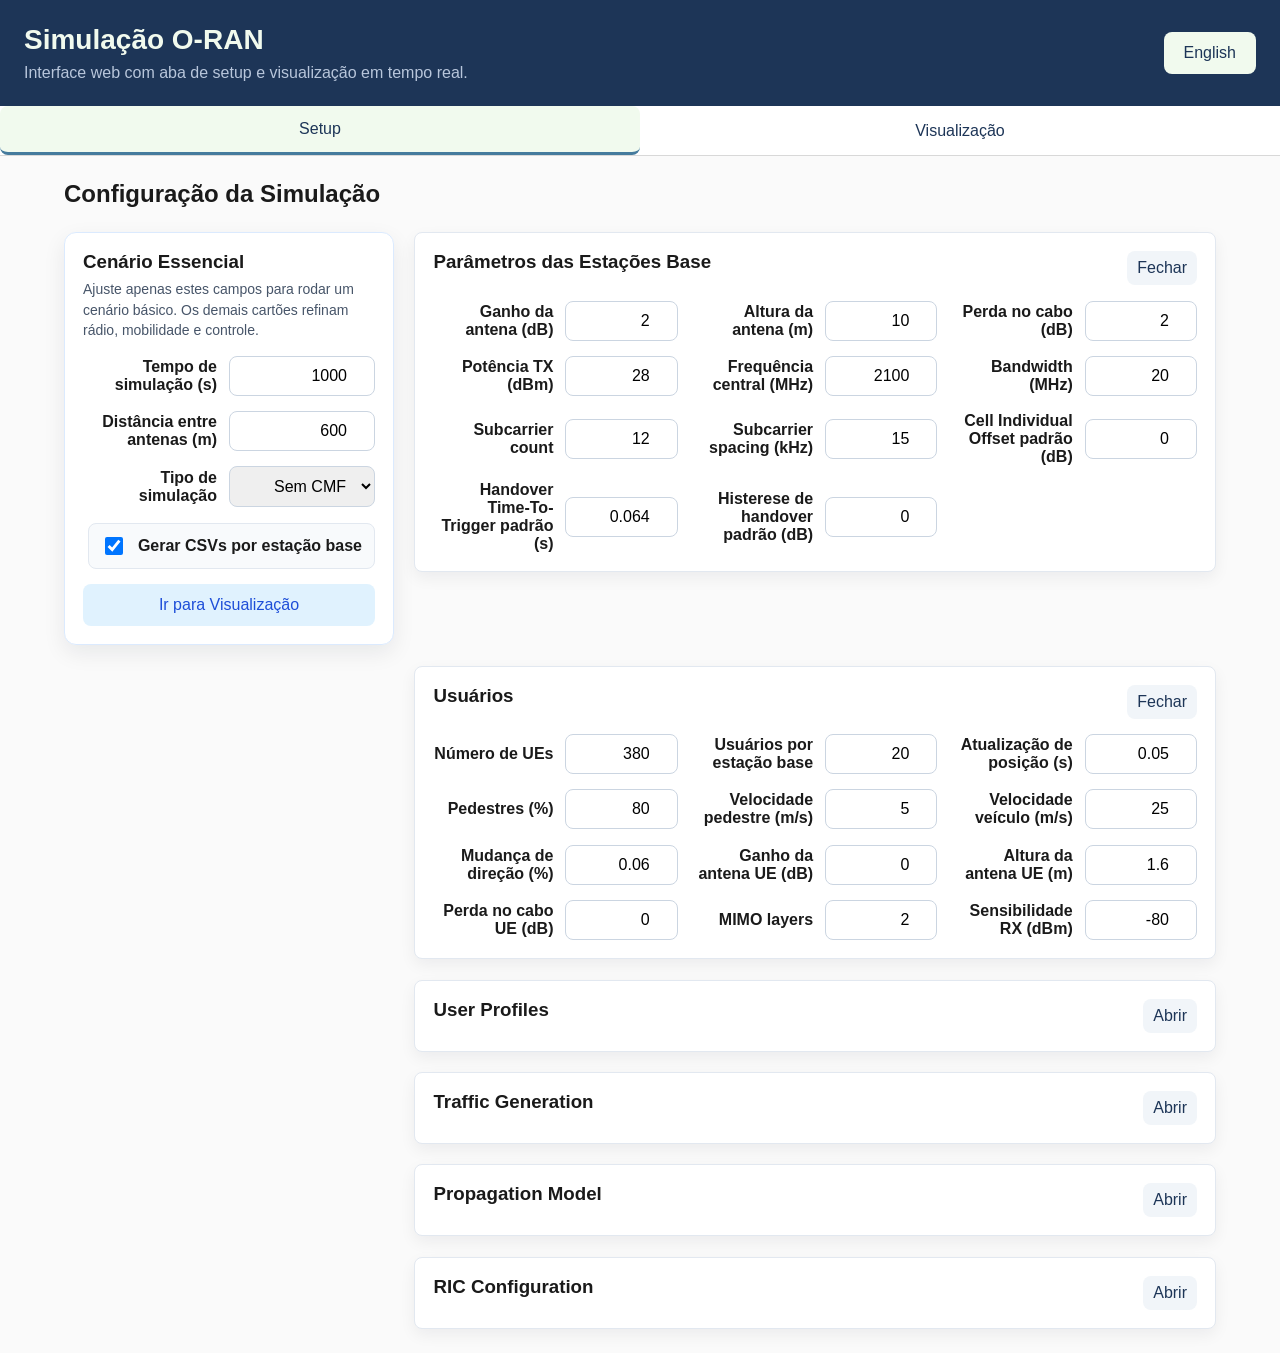
==== web/index.html @ 2325ef57 "funcionando ate aui" ====
<!DOCTYPE html>
<html lang="pt-BR">
<head>
    <meta charset="UTF-8" />
    <meta name="viewport" content="width=device-width, initial-scale=1.0" />
    <title>Simulação O-RAN - Interface Web</title>
    <link rel="stylesheet" href="style.css" />
</head>
<body>
    <header>
        <div>
            <h1>Simulação O-RAN</h1>
            <p>Interface web com aba de setup e visualização em tempo real.</p>
        </div>
        <button type="button" id="language-toggle" class="language-toggle">English</button>
    </header>

    <nav class="tabs">
        <button id="tab-setup" class="tab-button active">Setup</button>
        <button id="tab-visual" class="tab-button">Visualização</button>
    </nav>

    <main>
        <section id="setup-panel" class="tab-panel active">
            <h2>Configuração da Simulação</h2>
            <form id="setup-form">
                <div class="setup-form-header">
                    <h3>Cenário Essencial</h3>
                    <p>Ajuste apenas estes campos para rodar um cenário básico. Os demais cartões refinam radio, mobilidade e controle.</p>
                </div>
                <label>
                    Tempo de simulação (s)
                    <input type="number" name="sim_time" id="sim_time" min="10" step="10" value="1000" />
                </label>
                <label>
                    Distância entre antenas (m)
                    <input type="number" name="inter_site_distance" id="inter_site_distance" min="50" step="50" value="600" />
                </label>
                <label>
                    Tipo de simulação
                    <select name="cmf_mode" id="cmf_mode">
                        <option value="no_CM">Sem CMF</option>
                        <option value="prio_MRO">Prioridade MRO</option>
                        <option value="prio_MLB">Prioridade MLB</option>
                    </select>
                </label>
                <label class="checkbox-label" title="Quando habilitado, a simulação gera um arquivo CSV por estação base em simulation_results/<tipo_de_simulacao>.">
                    <input type="checkbox" id="export_bs_results" name="export_bs_results" checked />
                    <span>Gerar CSVs por estação base</span>
                </label>
                <button type="button" id="setup-visual-shortcut" class="secondary-button">Ir para Visualização</button>
            </form>
            <div class="parameter-card">
                <h3>Parâmetros das Estações Base</h3>
                <div class="parameter-list">
                    <label title="Ganho aplicado pela antena da estação base ao sinal transmitido. Valores maiores aumentam a potência efetiva irradiada e podem melhorar o RSRP recebido pelos UEs.">
                        Ganho da antena (dB)
                        <input type="number" id="bs_antenna_gain_db" step="0.1" value="2" />
                    </label>
                    <label title="Altura física da antena da estação base em relação ao solo. Afeta o modelo de propagação e a distância de cobertura, especialmente em cenários macro urbanos.">
                        Altura da antena (m)
                        <input type="number" id="bs_height_m" step="0.1" value="10" />
                    </label>
                    <label title="Perda de potência causada por cabos, conectores e elementos RF entre o transmissor e a antena. Esse valor reduz a potência efetiva transmitida.">
                        Perda no cabo (dB)
                        <input type="number" id="bs_cable_loss_db" step="0.1" value="2" />
                    </label>
                    <label title="Potência de transmissão da estação base em dBm. É a potência inicial usada no cálculo de enlace antes dos ganhos e perdas de antena/cabo/propagação.">
                        Potência TX (dBm)
                        <input type="number" id="bs_tx_power_dbm" step="0.1" value="28" />
                    </label>
                    <label title="Frequência central da portadora usada pela rede. Frequências maiores geralmente sofrem maior perda de percurso no modelo de propagação.">
                        Frequência central (MHz)
                        <input type="number" id="center_freq_mhz" step="1" value="2100" />
                    </label>
                    <label title="Largura total de banda disponível para transmissão. Afeta o ruído térmico calculado e a quantidade de recursos de rádio disponíveis.">
                        Bandwidth (MHz)
                        <input type="number" id="bandwidth_mhz" step="1" value="20" />
                    </label>
                    <label title="Número de subportadoras considerado como referência na configuração de rádio. No modelo atual, é mantido como parâmetro de configuração da simulação.">
                        Subcarrier count
                        <input type="number" id="subcarrier_count" step="1" value="12" />
                    </label>
                    <label title="Espaçamento entre subportadoras OFDM. O valor padrão de 15 kHz é típico em configurações LTE/5G numerology 0.">
                        Subcarrier spacing (kHz)
                        <input type="number" id="subcarrier_spacing_khz" step="1" value="15" />
                    </label>
                    <label title="Offset individual da célula usado nas decisões de handover e balanceamento de carga. Valores positivos tornam a célula mais atrativa; valores negativos a tornam menos atrativa.">
                        Cell Individual Offset padrão (dB)
                        <input type="number" id="default_cio_db" step="0.1" value="0" />
                    </label>
                    <label title="Tempo mínimo pelo qual a condição de handover precisa permanecer válida antes da troca de célula ser executada. Valores maiores reduzem handovers rápidos, mas podem atrasar a reação.">
                        Handover Time-To-Trigger padrão (s)
                        <input type="number" id="default_ttt_s" step="0.001" value="0.064" />
                    </label>
                    <label title="Margem adicional exigida para confirmar que uma célula vizinha está melhor que a célula atual. Ajuda a evitar handovers instáveis e eventos de ping-pong.">
                        Histerese de handover padrão (dB)
                        <input type="number" id="default_hysteresis_db" step="0.1" value="0" />
                    </label>
                </div>
            </div>
            <div class="parameter-card">
                <h3>Usuários</h3>
                <div class="parameter-list">
                    <label title="Quantidade total de equipamentos de usuário distribuídos aleatoriamente dentro da área de simulação. O valor padrão é 380.">
                        Número de UEs
                        <input type="number" name="n_users" id="n_users" min="10" step="10" value="380" />
                    </label>
                    <label title="Quantidade nominal de usuários por estação base. Com 19 estações e 20 usuários por BS, o cenário padrão totaliza 380 usuários.">
                        Usuários por estação base
                        <input type="number" id="users_per_bs" min="1" step="1" value="20" />
                    </label>
                    <label title="Passo de atualização da simulação. A cada 0.05 s, posições, conexões e eventos de mobilidade são reavaliados.">
                        Atualização de posição (s)
                        <input type="number" name="dt" id="dt" min="0.01" step="0.01" value="0.05" />
                    </label>
                    <label title="Probabilidade de um usuário ser pedestre. O restante dos usuários é tratado como veículo. Valor padrão: 80%.">
                        Pedestres (%)
                        <input type="number" id="pedestrian_prob_pct" min="0" max="100" step="1" value="80" />
                    </label>
                    <label title="Velocidade constante dos usuários pedestres durante o movimento aleatório dentro da área.">
                        Velocidade pedestre (m/s)
                        <input type="number" id="pedestrian_speed" min="0" step="0.1" value="5" />
                    </label>
                    <label title="Velocidade constante dos usuários em veículos durante o movimento aleatório dentro da área.">
                        Velocidade veículo (m/s)
                        <input type="number" id="vehicle_speed" min="0" step="0.1" value="25" />
                    </label>
                    <label title="Probabilidade de mudar a direção a cada atualização de posição. Se o usuário alcançar a fronteira da área, a direção é alterada com probabilidade de 100%.">
                        Mudança de direção (%)
                        <input type="number" id="direction_change_prob_pct" min="0" max="100" step="0.001" value="0.06" />
                    </label>
                    <label title="Ganho da antena do equipamento de usuário. Afeta a potência recebida no cálculo do enlace.">
                        Ganho da antena UE (dB)
                        <input type="number" id="ue_antenna_gain_db" step="0.1" value="0" />
                    </label>
                    <label title="Altura média do equipamento de usuário em relação ao solo, usada no modelo de propagação.">
                        Altura da antena UE (m)
                        <input type="number" id="ue_height_m" step="0.1" value="1.6" />
                    </label>
                    <label title="Perda de cabo do equipamento de usuário. Em dispositivos móveis, normalmente é considerada desprezível.">
                        Perda no cabo UE (dB)
                        <input type="number" id="ue_cable_loss_db" step="0.1" value="0" />
                    </label>
                    <label title="Número de camadas MIMO representando a configuração 2x2. No modelo atual, esse valor é armazenado como parâmetro do cenário.">
                        MIMO layers
                        <input type="number" id="ue_mimo_layers" min="1" step="1" value="2" />
                    </label>
                    <label title="Sensibilidade mínima de recepção do UE. Sinais abaixo desse limite não são aceitos para conexão ou handover.">
                        Sensibilidade RX (dBm)
                        <input type="number" id="ue_rx_sensitivity_dbm" step="1" value="-80" />
                    </label>
                </div>
            </div>
            <div class="parameter-card">
                <h3>User Profiles</h3>
                <p class="card-description">
                    Cada perfil define o bitrate exigido pelo usuário e a probabilidade de atribuição aleatória desse perfil.
                </p>
                <div class="parameter-list">
                    <label title="Taxa de dados exigida pelos usuários do perfil low bitrate. Esse valor representa o throughput mínimo necessário para satisfazer o serviço do usuário. Cor no gráfico: verde.">
                        Low bitrate (kbps)
                        <input type="number" id="low_bitrate_kbps" min="1" step="1" value="96" />
                    </label>
                    <label title="Probabilidade de um UE receber aleatoriamente o perfil low bitrate ao ser criado. Valor padrão: 60%.">
                        Low profile (%)
                        <input type="number" id="low_profile_prob_pct" min="0" max="100" step="1" value="60" />
                    </label>
                    <label title="Taxa de dados exigida pelos usuários do perfil medium bitrate. Esse valor representa o throughput mínimo necessário para satisfazer o serviço do usuário. Cor no gráfico: amarelo.">
                        Medium bitrate (kbps)
                        <input type="number" id="medium_bitrate_kbps" min="1" step="1" value="5000" />
                    </label>
                    <label title="Probabilidade de um UE receber aleatoriamente o perfil medium bitrate ao ser criado. Valor padrão: 30%.">
                        Medium profile (%)
                        <input type="number" id="medium_profile_prob_pct" min="0" max="100" step="1" value="30" />
                    </label>
                    <label title="Taxa de dados exigida pelos usuários do perfil high bitrate. Esse valor representa o throughput mínimo necessário para satisfazer o serviço do usuário. Cor no gráfico: vermelho.">
                        High bitrate (kbps)
                        <input type="number" id="high_bitrate_kbps" min="1" step="1" value="24000" />
                    </label>
                    <label title="Probabilidade de um UE receber aleatoriamente o perfil high bitrate ao ser criado. Valor padrão: 10%.">
                        High profile (%)
                        <input type="number" id="high_profile_prob_pct" min="0" max="100" step="1" value="10" />
                    </label>
                </div>
            </div>
            <div class="parameter-card">
                <h3>Traffic Generation</h3>
                <p class="card-description">
                    Cada usuário gera tráfego por tentativas de conexão. A conexão só é estabelecida quando alguma estação base possui PRBs livres suficientes, e pode sofrer handover após evento A3.
                </p>
                <div class="parameter-list">
                    <label title="Tempo médio entre tentativas de conexão geradas por cada usuário. O processo representa chegadas aleatórias de tráfego na rede.">
                        Média entre tentativas (s)
                        <input type="number" id="connection_attempt_mean" min="0.1" step="0.1" value="20" />
                    </label>
                    <label title="Desvio padrão do tempo entre tentativas de conexão. Valores maiores tornam as chegadas de tráfego mais dispersas.">
                        Desvio entre tentativas (s)
                        <input type="number" id="connection_attempt_std" min="0" step="0.1" value="3" />
                    </label>
                    <label title="Duração média de uma conexão estabelecida. Durante esse período, o usuário mantém PRBs alocados na estação base servidora.">
                        Duração média da conexão (s)
                        <input type="number" id="connection_duration_mean" min="0.1" step="0.1" value="60" />
                    </label>
                    <label title="Desvio padrão da duração da conexão. Valores maiores aumentam a variação do tempo em que conexões permanecem ativas.">
                        Desvio da duração (s)
                        <input type="number" id="connection_duration_std" min="0" step="0.1" value="15" />
                    </label>
                </div>
            </div>
            <div class="parameter-card">
                <h3>Propagation Model</h3>
                <p class="card-description">
                    O modelo UMa (Urban Macro) do 3GPP TR 38.901 é utilizado para calcular pathloss e margens adicionais de propagação.
                </p>
                <div class="parameter-list">
                    <label title="Perda adicional causada pela absorção do corpo do usuário ou obstrução próxima ao terminal.">
                        Body loss (dB)
                        <input type="number" id="body_loss_db" step="0.1" value="1" />
                    </label>
                    <label title="Margem usada para representar variações lentas do canal, como sombreamento por prédios e obstáculos.">
                        Slow-fading margin (dB)
                        <input type="number" id="slow_fading_margin_db" step="0.1" value="4" />
                    </label>
                    <label title="Perda adicional associada à vegetação entre transmissor e receptor.">
                        Foliage loss (dB)
                        <input type="number" id="foliage_loss_db" step="0.1" value="4" />
                    </label>
                    <label title="Margem adicionada para representar interferência de outras células ou transmissões concorrentes.">
                        Interference margin (dB)
                        <input type="number" id="interference_margin_db" step="0.1" value="2" />
                    </label>
                    <label title="Margem de atenuação por chuva. No cenário padrão, a chuva não é considerada e o valor é 0 dB.">
                        Rain margin (dB)
                        <input type="number" id="rain_margin_db" step="0.1" value="0" />
                    </label>
                </div>
            </div>
            <div class="parameter-card">
                <h3>RIC Configuration</h3>
                <p class="card-description">
                    Todas as estações base são gerenciadas por um único near-RT RIC. Os xApps MRO e MLB são executados simultaneamente para ajustar handover e balanceamento de carga.
                </p>
                <div class="parameter-list">
                    <label title="Período entre execuções do controle RIC. A cada ciclo, os xApps MRO e MLB reavaliam estatísticas, carga e parâmetros das estações base.">
                        Período de controle RIC (s)
                        <input type="number" id="ric_control_period" min="0.1" step="0.1" value="10" />
                    </label>
                    <label title="Janela histórica usada pelo MRO para calcular a razão de ping-pongs e RLFs em relação ao total de handovers recentes.">
                        Janela MRO (s)
                        <input type="number" id="mro_window" min="1" step="1" value="240" />
                    </label>
                    <label title="Intervalo máximo para classificar um handover BS #1 -> BS #2 -> BS #1 como ping-pong. Valor padrão: 10 segundos.">
                        Período ping-pong (s)
                        <input type="number" id="pingpong_period" min="0.1" step="0.1" value="10" />
                    </label>
                </div>
            </div>
        </section>

        <section id="visual-panel" class="tab-panel">
            <div class="visual-header">
                <div>
                    <h2>Visualização em Tempo Real</h2>
                    <p>Monitore os movimentos das antenas e dos UEs.</p>
                </div>
                <div class="button-row visual-actions">
                    <button type="button" id="start-button">Iniciar Simulação</button>
                </div>
                <div class="metrics">
                    <p><strong>Conectados:</strong> <span id="connected-count">0</span></p>
                    <p><strong>Load médio:</strong> <span id="avg-load">0.0</span></p>
                    <p><strong>Load máximo:</strong> <span id="max-load">0.0</span></p>
                    <p><strong>Handovers:</strong> <span id="handovers">0</span></p>
                </div>
            </div>
            <div class="status-card visual-status">
                <h3>Status</h3>
                <p id="status-message">Aguardando início.</p>
                <p><strong>Última atualização:</strong> <span id="last-update">-</span></p>
                <p><strong>Progresso:</strong> <span id="progress">0%</span></p>
            </div>
            <div class="canvas-container">
                <canvas id="simulation-canvas" width="900" height="620"></canvas>
            </div>
            <div class="legend">
                <span><span class="legend-dot low"></span> Low bitrate: 96 kbps (60%)</span>
                <span><span class="legend-dot medium"></span> Medium bitrate: 5000 kbps (30%)</span>
                <span><span class="legend-dot high"></span> High bitrate: 24000 kbps (10%)</span>
                <span><span class="legend-dot bs"></span> Antena (BS)</span>
            </div>
        </section>
    </main>

    <script src="app.js"></script>
</body>
</html>
---- web/style.css ----
* {
    box-sizing: border-box;
}

:root {
    --setup-card-gap: clamp(10px, 1.6vw, 22px);
    --setup-inner-gap: clamp(10px, 1.2vw, 18px);
}

body {
    margin: 0;
    font-family: Inter, Arial, sans-serif;
    background: #fafafa;
    color: #1a1a1a;
}

header {
    display: flex;
    align-items: center;
    justify-content: space-between;
    gap: 18px;
    padding: 24px;
    background: #1d3557;
    color: #f1faee;
}

header h1 {
    margin: 0;
    font-size: 28px;
}

header p {
    margin: 8px 0 0;
    color: #b8c6db;
}

.language-toggle {
    flex: 0 0 auto;
    background: #f1faee;
    color: #1d3557;
}

@media (max-width: 640px) {
    header {
        align-items: flex-start;
        flex-direction: column;
    }
}

.tabs {
    display: flex;
    background: #fff;
    border-bottom: 1px solid #d8d8d8;
}

.tab-button {
    flex: 1;
    padding: 14px 18px;
    border: none;
    background: #fff;
    color: #1d3557;
    font-size: 16px;
    cursor: pointer;
}

.tab-button.active {
    background: #f1faee;
    border-bottom: 3px solid #457b9d;
}

main {
    padding: 24px;
    max-width: 1200px;
    margin: 0 auto;
}

.tab-panel {
    display: none;
}

.tab-panel:not(.active) {
    display: none !important;
}

.tab-panel.active {
    display: block;
}

form {
    display: grid;
    grid-template-columns: 1fr;
    gap: var(--setup-inner-gap);
}

#setup-panel {
    align-items: start;
    display: grid;
    grid-template-columns: minmax(260px, 330px) minmax(0, 1fr);
    gap: var(--setup-card-gap);
}

#setup-panel > h2 {
    grid-column: 1 / -1;
    margin: 0 0 4px;
}

#setup-form {
    align-self: start;
    justify-items: end;
    background: #ffffff;
    border: 1px solid #dbeafe;
    border-radius: 12px;
    box-shadow: 0 8px 22px rgba(15, 23, 42, 0.08);
    padding: clamp(14px, 1.5vw, 18px);
    position: sticky;
    top: 18px;
}

.setup-form-header h3 {
    margin: 0 0 6px;
}

.setup-form-header p {
    color: #475569;
    font-size: 14px;
    line-height: 1.45;
    margin: 0;
}

.parameter-grid {
    display: grid;
    grid-template-columns: repeat(auto-fit, minmax(220px, 1fr));
    gap: 18px;
}

.form-description {
    grid-column: 1 / -1;
    border: 1px solid #e2e8f0;
    background: #ffffff;
    padding: 16px;
    border-radius: 14px;
}

label {
    display: flex;
    flex-direction: column;
    gap: 8px;
    font-weight: 600;
}

#setup-panel label {
    align-items: center;
    display: grid;
    grid-template-columns: minmax(120px, 1fr) minmax(90px, 50%);
    column-gap: 12px;
    text-align: right;
}

.checkbox-label {
    align-items: center;
    background: #f8fafc;
    border: 1px solid #e2e8f0;
    border-radius: 8px;
    cursor: help;
    flex-direction: row;
    padding: 10px 12px;
}

#setup-panel .checkbox-label {
    align-items: center;
    display: flex;
    justify-content: flex-end;
}

.checkbox-label input {
    flex: 0 0 auto;
    height: 18px;
    width: 18px;
}

.parameter-list label {
    cursor: help;
    width: 100%;
}

input[type="number"],
select {
    padding: 10px 12px;
    border: 1px solid #cbd5e1;
    border-radius: 8px;
    font-size: 16px;
    width: 100%;
}

#setup-panel input[type="number"],
#setup-panel select {
    text-align: right;
    width: 100%;
}

.button-row {
    grid-column: 1 / -1;
    display: flex;
    gap: 12px;
}

.visual-actions {
    grid-column: auto;
    align-items: center;
    flex-wrap: wrap;
}

button {
    padding: 12px 20px;
    border: none;
    background: #457b9d;
    color: white;
    border-radius: 8px;
    cursor: pointer;
    font-size: 16px;
}

button:disabled {
    opacity: 0.5;
    cursor: not-allowed;
}

button.stop-mode {
    background: #c2410c;
}

.secondary-button {
    background: #e0f2fe;
    color: #1d4ed8;
    width: 100%;
}

.status-card,
.parameter-card,
.metrics {
    background: #ffffff;
    border: 1px solid #e2e8f0;
    border-radius: 8px;
    padding: clamp(14px, 1.5vw, 18px);
    box-shadow: 0 6px 16px rgba(15, 23, 42, 0.06);
}

.status-card h3,
.parameter-card h3 {
    margin: 0;
}

.parameter-card {
    grid-column: 2;
}

.parameter-card-header {
    align-items: start;
    display: flex;
    justify-content: space-between;
    gap: var(--setup-inner-gap);
    margin-bottom: var(--setup-inner-gap);
}

.parameter-card-toggle {
    background: #f1f5f9;
    color: #1d3557;
    flex: 0 0 auto;
    padding: 8px 10px;
}

.parameter-card.collapsed .card-description,
.parameter-card.collapsed .parameter-list {
    display: none;
}

.parameter-card.collapsed .parameter-card-header {
    margin-bottom: 0;
}

.card-description {
    margin: -4px 0 var(--setup-inner-gap);
    color: #475569;
    font-size: 14px;
}

.parameter-list {
    justify-items: end;
    display: grid;
    grid-template-columns: repeat(auto-fit, minmax(210px, 1fr));
    gap: var(--setup-inner-gap);
}

.parameter-list p {
    margin: 0;
}

.visual-status {
    margin-bottom: 18px;
}

.visual-header {
    display: flex;
    justify-content: space-between;
    align-items: flex-start;
    gap: 18px;
    margin-bottom: 20px;
}

.visual-header h2 {
    margin: 0 0 8px;
}

@media (max-width: 900px) {
    #setup-panel {
        display: block;
    }

    #setup-form {
        margin-bottom: var(--setup-card-gap);
        position: static;
    }

    .parameter-card {
        margin-bottom: var(--setup-card-gap);
    }

    #setup-panel label {
        align-items: stretch;
        display: flex;
        text-align: left;
    }

    #setup-panel input[type="number"],
    #setup-panel select {
        width: 100%;
    }

    #setup-panel .checkbox-label {
        justify-content: flex-start;
    }
}

.canvas-container {
    display: flex;
    justify-content: center;
    background: #fff;
    border: 1px solid #e2e8f0;
    border-radius: 16px;
    padding: 14px;
    box-shadow: 0 6px 16px rgba(15, 23, 42, 0.06);
}

#simulation-canvas {
    display: block;
    width: min(100%, 900px);
    height: auto;
}

.legend {
    display: flex;
    justify-content: center;
    gap: 18px;
    flex-wrap: wrap;
    margin-top: 18px;
}

.legend span {
    display: inline-flex;
    align-items: center;
    gap: 8px;
    font-size: 14px;
}

.legend-dot {
    display: inline-block;
    width: 14px;
    height: 14px;
    border-radius: 50%;
}

.legend-dot.low {
    background: green;
}

.legend-dot.medium {
    background: yellow;
    border: 1px solid #a3a300;
}

.legend-dot.high {
    background: red;
}

.legend-dot.bs {
    background: #1d3557;
    width: 14px;
    height: 14px;
    border-radius: 4px;
}
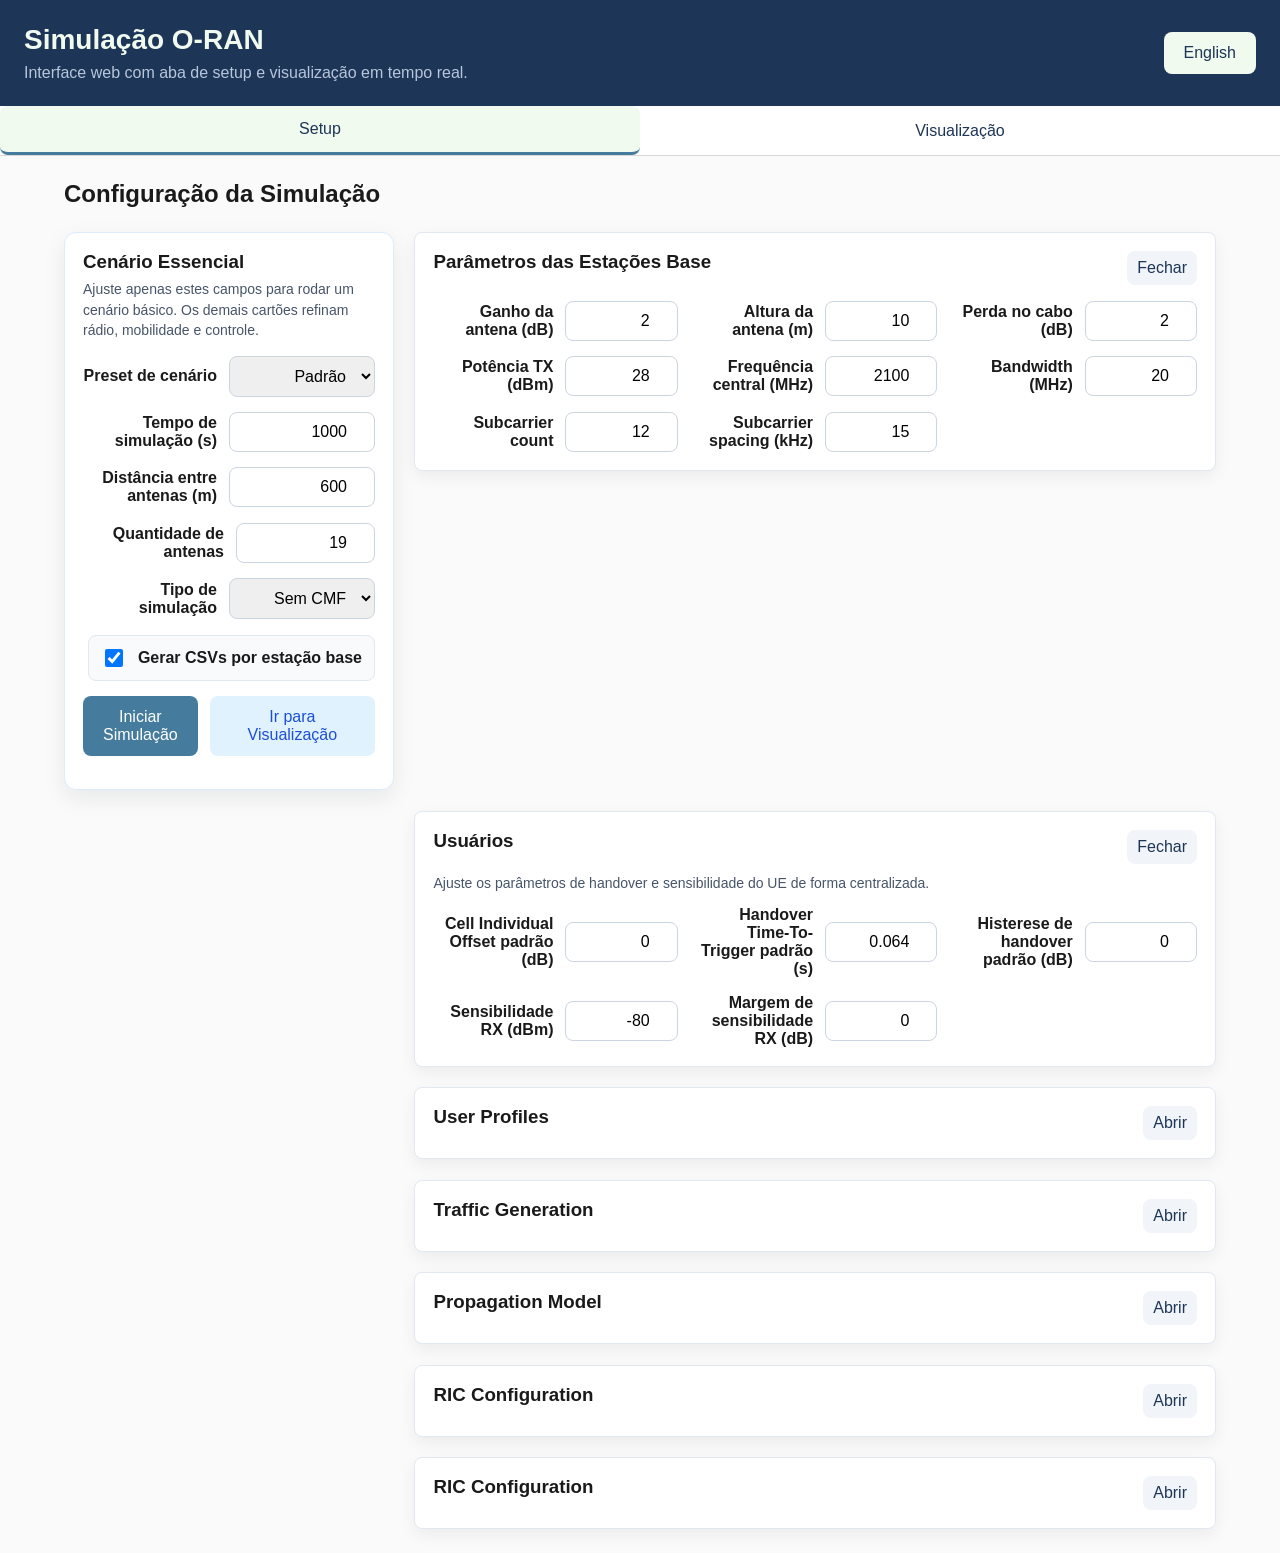
==== commit 6a0be425: "atualizacao" ====
--- a/web/index.html
+++ b/web/index.html
@@ -29,12 +29,25 @@
                     <p>Ajuste apenas estes campos para rodar um cenário básico. Os demais cartões refinam radio, mobilidade e controle.</p>
                 </div>
                 <label>
+                    Preset de cenário
+                    <select id="scenario_preset" name="scenario_preset">
+                        <option value="default">Padrão</option>
+                        <option value="force_handover">Forçar handover</option>
+                        <option value="high_density">Alta densidade</option>
+                        <option value="low_interference">Baixa interferência</option>
+                    </select>
+                </label>
+                <label>
                     Tempo de simulação (s)
                     <input type="number" name="sim_time" id="sim_time" min="10" step="10" value="1000" />
                 </label>
                 <label>
                     Distância entre antenas (m)
                     <input type="number" name="inter_site_distance" id="inter_site_distance" min="50" step="50" value="600" />
+                </label>
+                <label title="Quantidade de antenas/estações base geradas no grid hexagonal da simulação.">
+                    Quantidade de antenas
+                    <input type="number" name="n_bs" id="n_bs" min="1" max="61" step="1" value="19" />
                 </label>
                 <label>
                     Tipo de simulação
@@ -48,7 +61,11 @@
                     <input type="checkbox" id="export_bs_results" name="export_bs_results" checked />
                     <span>Gerar CSVs por estação base</span>
                 </label>
-                <button type="button" id="setup-visual-shortcut" class="secondary-button">Ir para Visualização</button>
+                <div class="button-row">
+                    <button type="button" id="setup-start-button">Iniciar Simulação</button>
+                    <button type="button" id="setup-visual-shortcut" class="secondary-button">Ir para Visualização</button>
+                </div>
+                <div id="setup-validation" class="validation-card"></div>
             </form>
             <div class="parameter-card">
                 <h3>Parâmetros das Estações Base</h3>
@@ -85,6 +102,12 @@
                         Subcarrier spacing (kHz)
                         <input type="number" id="subcarrier_spacing_khz" step="1" value="15" />
                     </label>
+                </div>
+            </div>
+            <div class="parameter-card">
+                <h3>Mobilidade e Handover</h3>
+                <p class="card-description">Ajuste os parâmetros de handover e sensibilidade do UE de forma centralizada.</p>
+                <div class="parameter-list">
                     <label title="Offset individual da célula usado nas decisões de handover e balanceamento de carga. Valores positivos tornam a célula mais atrativa; valores negativos a tornam menos atrativa.">
                         Cell Individual Offset padrão (dB)
                         <input type="number" id="default_cio_db" step="0.1" value="0" />
@@ -97,6 +120,14 @@
                         Histerese de handover padrão (dB)
                         <input type="number" id="default_hysteresis_db" step="0.1" value="0" />
                     </label>
+                    <label title="Sensibilidade mínima de recepção do UE. Sinais abaixo desse limite não são aceitos para conexão ou handover.">
+                        Sensibilidade RX (dBm)
+                        <input type="number" id="ue_rx_sensitivity_dbm" step="1" value="-80" />
+                    </label>
+                    <label title="Margem de tolerância adicional aplicada ao check de sensibilidade no handover e na associação. Valores positivos permitem aceitar sinais abaixo do limite nominal.">
+                        Margem de sensibilidade RX (dB)
+                        <input type="number" id="ue_rx_sensitivity_margin_db" step="0.1" value="0" />
+                    </label>
                 </div>
             </div>
             <div class="parameter-card">
@@ -145,10 +176,6 @@
                     <label title="Número de camadas MIMO representando a configuração 2x2. No modelo atual, esse valor é armazenado como parâmetro do cenário.">
                         MIMO layers
                         <input type="number" id="ue_mimo_layers" min="1" step="1" value="2" />
-                    </label>
-                    <label title="Sensibilidade mínima de recepção do UE. Sinais abaixo desse limite não são aceitos para conexão ou handover.">
-                        Sensibilidade RX (dBm)
-                        <input type="number" id="ue_rx_sensitivity_dbm" step="1" value="-80" />
                     </label>
                 </div>
             </div>
@@ -269,9 +296,14 @@
                 </div>
                 <div class="metrics">
                     <p><strong>Conectados:</strong> <span id="connected-count">0</span></p>
-                    <p><strong>Load médio:</strong> <span id="avg-load">0.0</span></p>
-                    <p><strong>Load máximo:</strong> <span id="max-load">0.0</span></p>
+                    <p><strong>Satisfação:</strong> <span id="user-satisfaction">0%</span></p>
                     <p><strong>Handovers:</strong> <span id="handovers">0</span></p>
+                    <p><strong>Ping-pong:</strong> <span id="pingpongs">0</span></p>
+                    <p><strong>RLFs:</strong> <span id="rlfs">0</span></p>
+                    <p><strong>Call blockages:</strong> <span id="call-blockages">0</span></p>
+                    <p><strong>Load médio:</strong> <span id="avg-load">0%</span></p>
+                    <p><strong>Load máximo:</strong> <span id="max-load">0%</span></p>
+                    <p><strong>Antenas:</strong> <span id="antenna-count">0</span></p>
                 </div>
             </div>
             <div class="status-card visual-status">
@@ -279,6 +311,12 @@
                 <p id="status-message">Aguardando início.</p>
                 <p><strong>Última atualização:</strong> <span id="last-update">-</span></p>
                 <p><strong>Progresso:</strong> <span id="progress">0%</span></p>
+                <p><strong>Cenário ativo:</strong> <span id="scenario-summary">Nenhum</span></p>
+                <p><strong>Preset:</strong> <span id="scenario-preset-summary">Padrão</span></p>
+            </div>
+            <div class="status-card visual-recommendation">
+                <h3>Recomendações rápidas</h3>
+                <p id="recommendation-text">Use presets para configurar cenários comuns e inicie a simulação direto do setup. Ajuste TTT, histerese e sensibilidade RX para testar transferência de célula e estabilidade.</p>
             </div>
             <div class="canvas-container">
                 <canvas id="simulation-canvas" width="900" height="620"></canvas>
@@ -292,6 +330,6 @@
         </section>
     </main>
 
-    <script src="app.js"></script>
+    <script src="app.js?v=antenna-grid-4"></script>
 </body>
 </html>
--- a/web/style.css
+++ b/web/style.css
@@ -245,6 +245,20 @@
     box-shadow: 0 6px 16px rgba(15, 23, 42, 0.06);
 }
 
+.metrics {
+    display: grid;
+    grid-template-columns: repeat(2, minmax(180px, 1fr));
+    gap: 12px;
+}
+
+.metrics p {
+    display: flex;
+    justify-content: space-between;
+    align-items: center;
+    gap: 12px;
+    margin: 0;
+}
+
 .status-card h3,
 .parameter-card h3 {
     margin: 0;
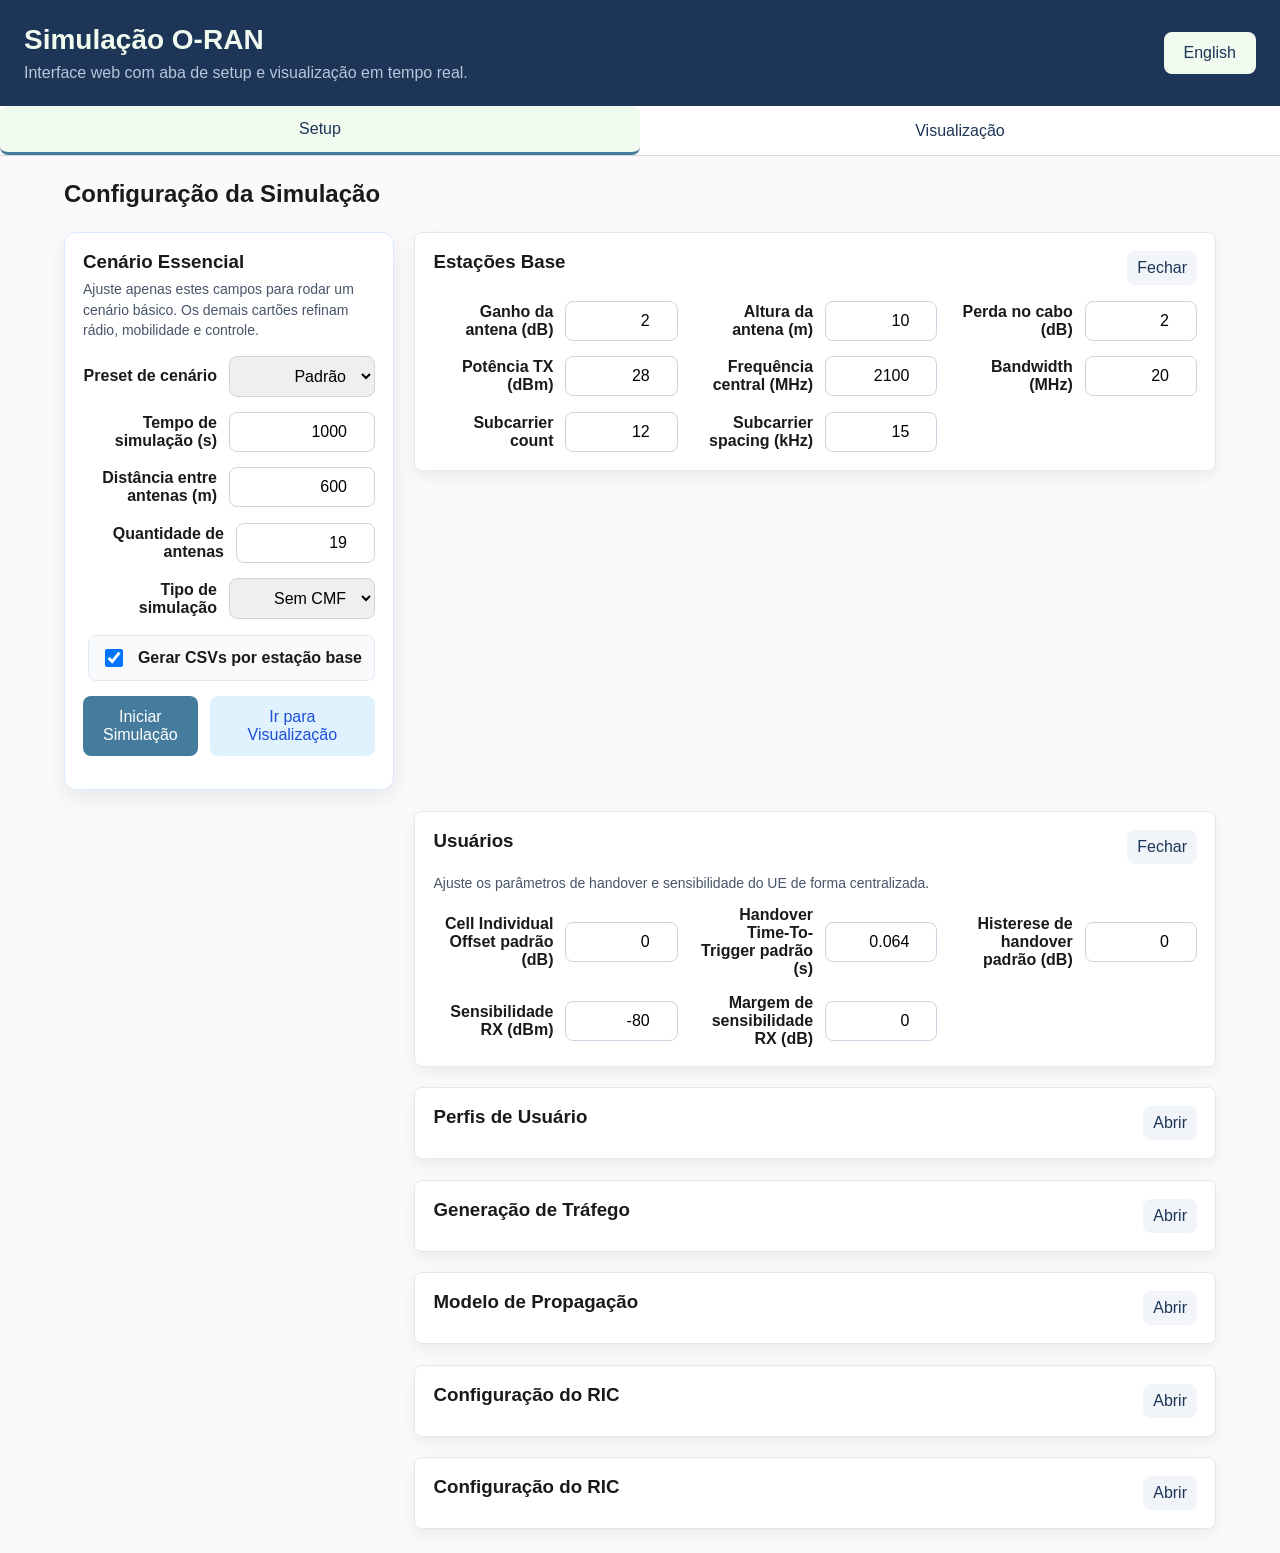
==== commit 7c5412c5: "ajuste de metricas" ====
--- a/web/index.html
+++ b/web/index.html
@@ -68,7 +68,7 @@
                 <div id="setup-validation" class="validation-card"></div>
             </form>
             <div class="parameter-card">
-                <h3>Parâmetros das Estações Base</h3>
+                <h3>Estações Base</h3>
                 <div class="parameter-list">
                     <label title="Ganho aplicado pela antena da estação base ao sinal transmitido. Valores maiores aumentam a potência efetiva irradiada e podem melhorar o RSRP recebido pelos UEs.">
                         Ganho da antena (dB)
@@ -180,7 +180,7 @@
                 </div>
             </div>
             <div class="parameter-card">
-                <h3>User Profiles</h3>
+                <h3>Perfis de Usuário</h3>
                 <p class="card-description">
                     Cada perfil define o bitrate exigido pelo usuário e a probabilidade de atribuição aleatória desse perfil.
                 </p>
@@ -212,7 +212,7 @@
                 </div>
             </div>
             <div class="parameter-card">
-                <h3>Traffic Generation</h3>
+                <h3>Generação de Tráfego</h3>
                 <p class="card-description">
                     Cada usuário gera tráfego por tentativas de conexão. A conexão só é estabelecida quando alguma estação base possui PRBs livres suficientes, e pode sofrer handover após evento A3.
                 </p>
@@ -236,7 +236,7 @@
                 </div>
             </div>
             <div class="parameter-card">
-                <h3>Propagation Model</h3>
+                <h3>Modelo de Propagação</h3>
                 <p class="card-description">
                     O modelo UMa (Urban Macro) do 3GPP TR 38.901 é utilizado para calcular pathloss e margens adicionais de propagação.
                 </p>
@@ -264,7 +264,7 @@
                 </div>
             </div>
             <div class="parameter-card">
-                <h3>RIC Configuration</h3>
+                <h3>Configuração do RIC</h3>
                 <p class="card-description">
                     Todas as estações base são gerenciadas por um único near-RT RIC. Os xApps MRO e MLB são executados simultaneamente para ajustar handover e balanceamento de carga.
                 </p>
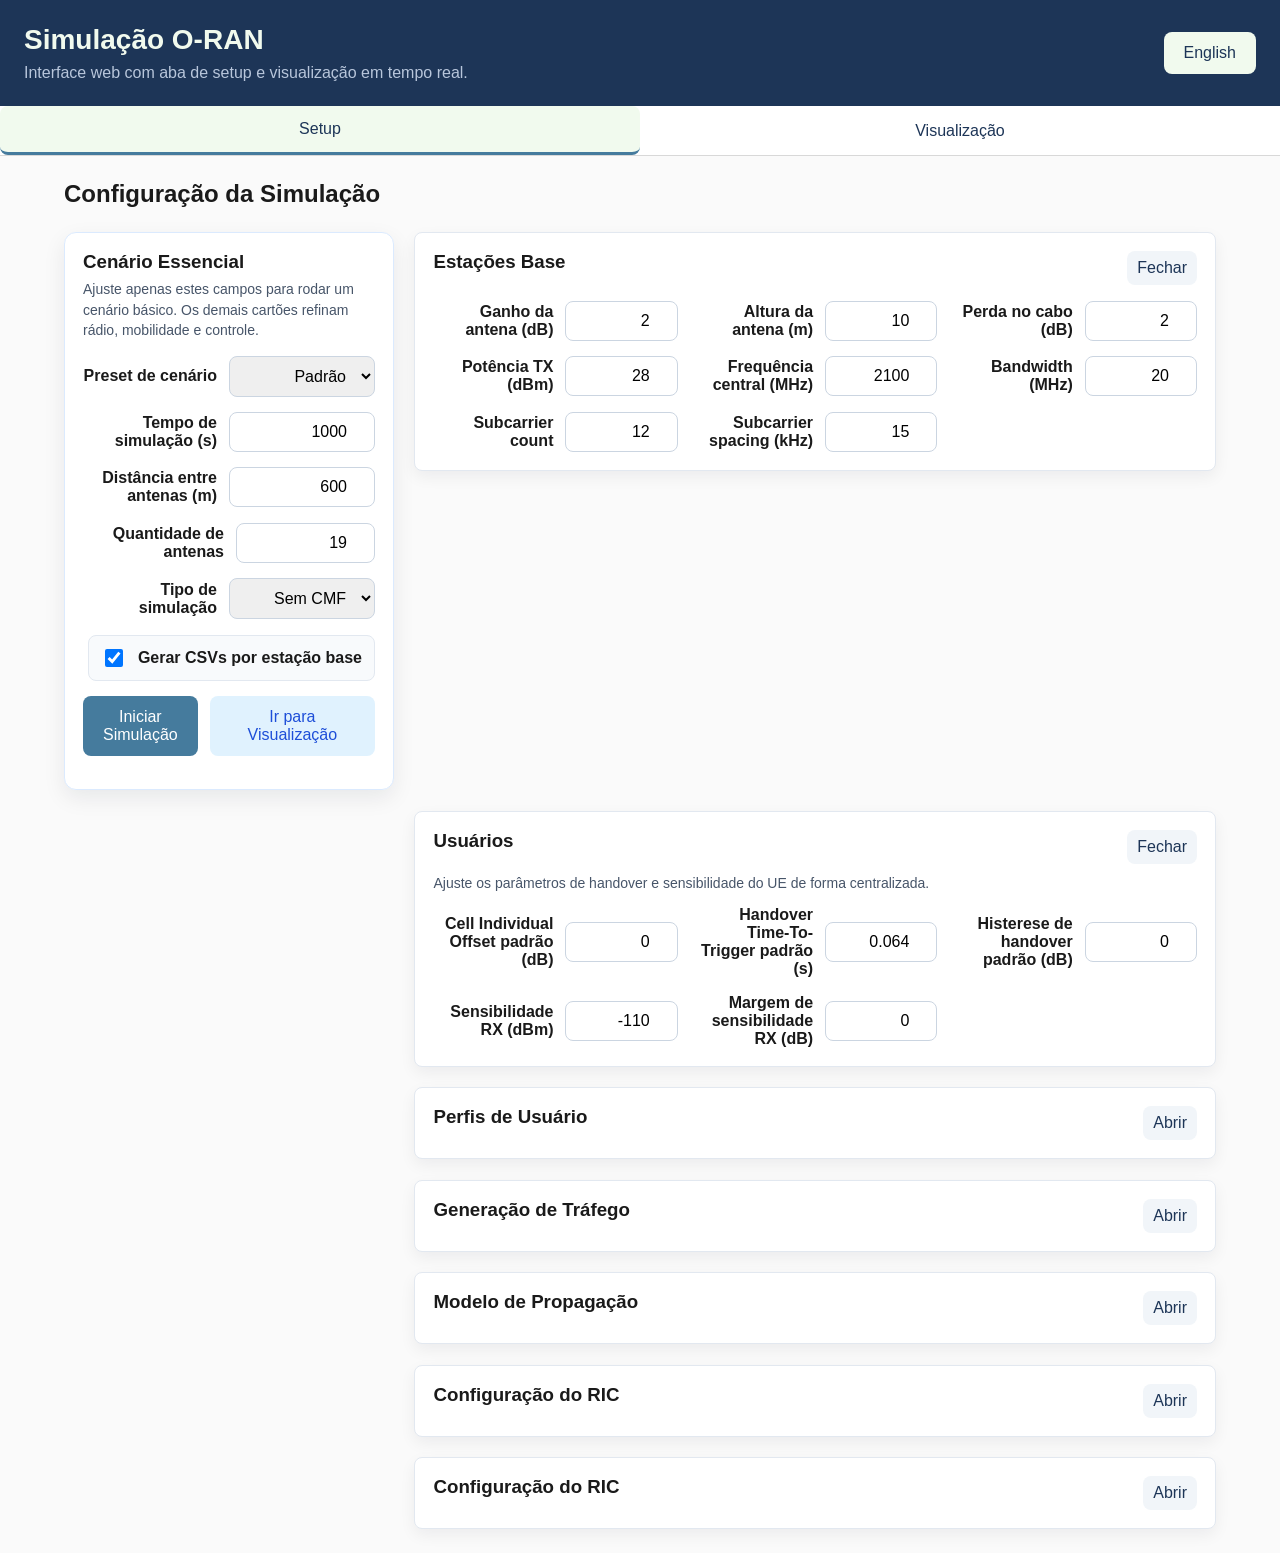
==== commit ec10f2c7: "ajuste de metricas handover" ====
--- a/web/index.html
+++ b/web/index.html
@@ -122,7 +122,7 @@
                     </label>
                     <label title="Sensibilidade mínima de recepção do UE. Sinais abaixo desse limite não são aceitos para conexão ou handover.">
                         Sensibilidade RX (dBm)
-                        <input type="number" id="ue_rx_sensitivity_dbm" step="1" value="-80" />
+                        <input type="number" id="ue_rx_sensitivity_dbm" step="1" value="-110" />
                     </label>
                     <label title="Margem de tolerância adicional aplicada ao check de sensibilidade no handover e na associação. Valores positivos permitem aceitar sinais abaixo do limite nominal.">
                         Margem de sensibilidade RX (dB)
